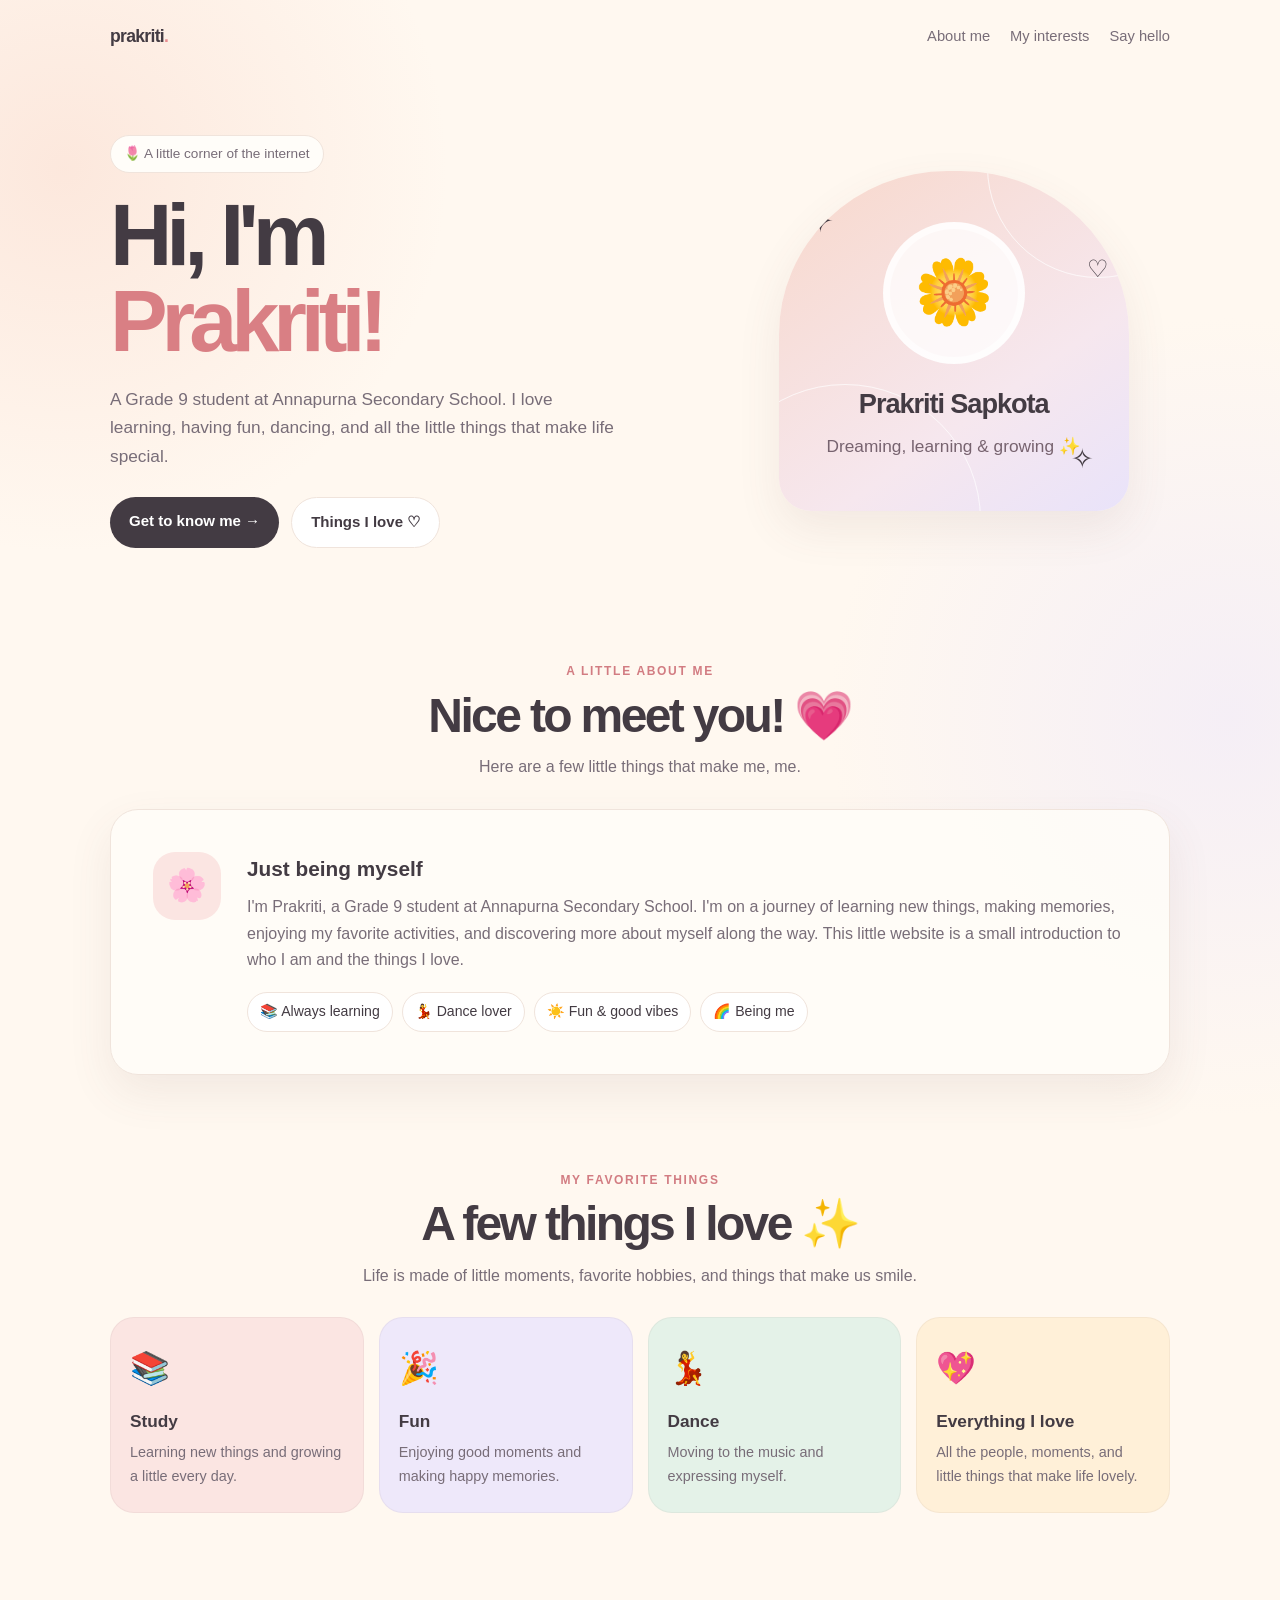
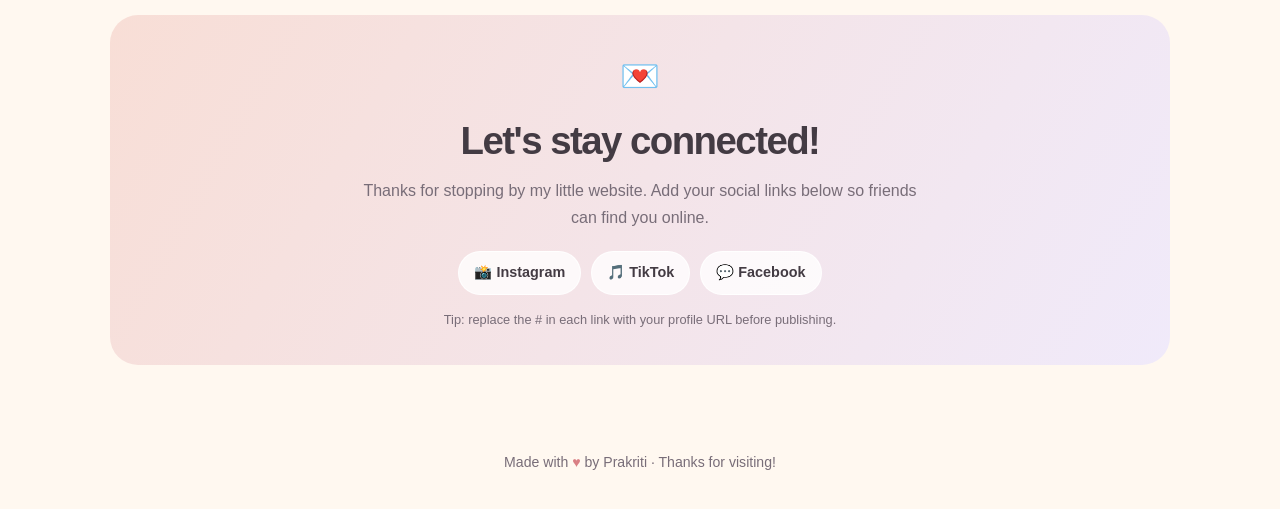
==== index.html @ 150d940f "Add files via upload" ====
<!DOCTYPE html>
<html lang="en">
<head>
  <meta charset="UTF-8">
  <meta name="viewport" content="width=device-width, initial-scale=1.0">
  <meta name="theme-color" content="#fff8f0">
  <meta name="description" content="A little introduction to Prakriti Sapkota.">
  <title>Prakriti Sapkota · A Little About Me</title>
  <style>
    :root {
      --cream: #fff8f0;
      --paper: #fffdf9;
      --peach: #f7c9b8;
      --rose: #e98e91;
      --pink: #fbe5e2;
      --lavender: #eee8fa;
      --mint: #e4f2e8;
      --ink: #433b43;
      --muted: #786d78;
      --line: #f0e4dc;
      --shadow: 0 18px 45px rgba(112, 77, 77, .09);
    }

    * { box-sizing: border-box; }
    html { scroll-behavior: smooth; }
    body {
      margin: 0;
      background:
        radial-gradient(circle at 5% 8%, rgba(247, 201, 184, .35), transparent 24rem),
        radial-gradient(circle at 96% 34%, rgba(238, 232, 250, .6), transparent 25rem),
        var(--cream);
      color: var(--ink);
      font-family: "Trebuchet MS", "Segoe UI", sans-serif;
      line-height: 1.65;
    }

    a { color: inherit; }
    .wrap { width: min(1060px, calc(100% - 36px)); margin: 0 auto; }
    header { padding: 22px 0; }
    .nav {
      display: flex; justify-content: space-between; align-items: center; gap: 18px;
    }
    .brand { font-weight: 800; letter-spacing: -.04em; font-size: 1.1rem; }
    .brand span { color: var(--rose); }
    .nav-links { display: flex; gap: 20px; flex-wrap: wrap; }
    .nav-links a { text-decoration: none; font-size: .92rem; color: var(--muted); }
    .nav-links a:hover { color: var(--ink); }

    .hero {
      display: grid; grid-template-columns: 1.15fr .85fr; gap: 42px;
      align-items: center; padding: 62px 0 76px;
    }
    .eyebrow {
      display: inline-flex; align-items: center; gap: 8px; border-radius: 999px;
      background: var(--paper); border: 1px solid var(--line);
      padding: 7px 13px; color: var(--muted); font-size: .85rem;
    }
    h1 {
      font-size: clamp(2.7rem, 7vw, 5.4rem); line-height: .99;
      letter-spacing: -.07em; margin: 20px 0;
    }
    h1 em { color: #d97f84; font-style: normal; }
    .hero p { max-width: 510px; color: var(--muted); font-size: 1.08rem; }
    .buttons { display: flex; flex-wrap: wrap; gap: 12px; margin-top: 27px; }
    .button {
      display: inline-block; text-decoration: none; border-radius: 999px;
      padding: 12px 19px; font-weight: 700; font-size: .94rem;
      transition: transform .2s ease, box-shadow .2s ease;
    }
    .button:hover { transform: translateY(-2px); box-shadow: var(--shadow); }
    .primary { background: var(--ink); color: white; }
    .secondary { background: white; border: 1px solid var(--line); }

    .hero-art { position: relative; min-height: 350px; display: grid; place-items: center; }
    .portrait-card {
      width: min(100%, 350px); min-height: 340px; padding: 25px;
      border-radius: 48% 48% 32px 32px; background: linear-gradient(145deg, #f8d8cb, #f6e7ee 65%, #e9e3fa);
      box-shadow: var(--shadow); display: flex; flex-direction: column;
      align-items: center; justify-content: center; text-align: center; position: relative;
      overflow: hidden;
    }
    .portrait-card::before, .portrait-card::after {
      content: ""; position: absolute; border: 1px solid rgba(255,255,255,.7);
      border-radius: 50%; width: 220px; height: 220px;
    }
    .portrait-card::before { top: -115px; right: -80px; }
    .portrait-card::after { bottom: -145px; left: -70px; width: 270px; height: 270px; }
    .avatar {
      width: 142px; height: 142px; display: grid; place-items: center;
      background: rgba(255,255,255,.75); border: 7px solid rgba(255,255,255,.6);
      border-radius: 50%; font-size: 4rem; margin-bottom: 18px; z-index: 1;
    }
    .portrait-card h2 { margin: 0; font-size: 1.7rem; letter-spacing: -.04em; z-index: 1; }
    .portrait-card p { margin: 5px 0 0; color: #77636f; z-index: 1; }
    .sparkle { position: absolute; font-size: 2rem; }
    .s1 { top: 24px; left: 28px; } .s2 { top: 78px; right: 20px; font-size: 1.5rem; }
    .s3 { bottom: 30px; right: 35px; font-size: 1.7rem; }

    section { padding: 38px 0 58px; }
    .section-heading { text-align: center; max-width: 600px; margin: 0 auto 28px; }
    .section-heading .mini { color: #d27c82; font-weight: 800; text-transform: uppercase; letter-spacing: .14em; font-size: .75rem; }
    h2.section-title { font-size: clamp(2rem, 4vw, 3rem); letter-spacing: -.055em; line-height: 1.1; margin: 8px 0 12px; }
    .section-heading p { margin: 0; color: var(--muted); }
    .about-card {
      background: rgba(255,253,249,.88); border: 1px solid var(--line);
      border-radius: 28px; padding: clamp(23px, 5vw, 42px); box-shadow: var(--shadow);
      display: grid; grid-template-columns: 72px 1fr; gap: 22px; align-items: start;
    }
    .icon-box { display: grid; place-items: center; width: 68px; height: 68px; border-radius: 22px; background: var(--pink); font-size: 2rem; }
    .about-card h3 { margin: 0 0 8px; font-size: 1.3rem; }
    .about-card p { margin: 0; color: var(--muted); }
    .chips { display: flex; flex-wrap: wrap; gap: 9px; margin-top: 19px; }
    .chip { background: #fff; border: 1px solid var(--line); padding: 7px 12px; border-radius: 999px; font-size: .88rem; }

    .interest-grid { display: grid; grid-template-columns: repeat(4, 1fr); gap: 15px; }
    .interest {
      padding: 24px 19px; min-height: 174px; border-radius: 24px;
      border: 1px solid rgba(100,70,70,.06); transition: transform .2s ease;
    }
    .interest:hover { transform: translateY(-4px); }
    .interest:nth-child(1) { background: var(--pink); }
    .interest:nth-child(2) { background: var(--lavender); }
    .interest:nth-child(3) { background: var(--mint); }
    .interest:nth-child(4) { background: #fff0d8; }
    .interest .emoji { font-size: 2rem; }
    .interest h3 { margin: 12px 0 5px; font-size: 1.08rem; }
    .interest p { margin: 0; font-size: .9rem; color: var(--muted); }

    .note {
      text-align: center; padding: 35px 25px; border-radius: 28px;
      background: linear-gradient(120deg, #f8ded6, #f0eafa); margin-top: 6px;
    }
    .note .big-heart { font-size: 2rem; }
    .note h2 { margin: 6px 0; font-size: clamp(1.6rem, 4vw, 2.4rem); letter-spacing: -.04em; }
    .note p { margin: 0 auto; max-width: 560px; color: var(--muted); }
    .socials { display: flex; justify-content: center; flex-wrap: wrap; gap: 10px; margin-top: 20px; }
    .socials a { text-decoration: none; background: rgba(255,255,255,.78); border: 1px solid rgba(255,255,255,.9); padding: 9px 15px; border-radius: 999px; font-size: .9rem; font-weight: 700; }
    .socials a:hover { background: white; }
    footer { text-align: center; padding: 28px 0 35px; color: var(--muted); font-size: .88rem; }
    footer .heart { color: #d97f84; }

    @media (max-width: 760px) {
      .nav { align-items: flex-start; flex-direction: column; }
      .nav-links { gap: 14px; }
      .hero { grid-template-columns: 1fr; padding: 38px 0 48px; gap: 15px; }
      .hero-art { min-height: 310px; }
      .portrait-card { min-height: 300px; max-width: 320px; }
      .interest-grid { grid-template-columns: repeat(2, 1fr); }
    }
    @media (max-width: 420px) {
      .wrap { width: min(100% - 26px, 1060px); }
      .interest-grid { gap: 10px; }
      .interest { padding: 19px 14px; min-height: 165px; }
      .about-card { grid-template-columns: 1fr; gap: 15px; }
      .nav-links { font-size: .88rem; }
    }
  </style>
</head>
<body>
  <header>
    <div class="wrap nav">
      <a class="brand" href="#home" style="text-decoration:none">prakriti<span>.</span></a>
      <nav class="nav-links" aria-label="Main navigation">
        <a href="#about">About me</a>
        <a href="#interests">My interests</a>
        <a href="#connect">Say hello</a>
      </nav>
    </div>
  </header>

  <main>
    <div class="wrap">
      <section class="hero" id="home">
        <div>
          <span class="eyebrow">🌷 A little corner of the internet</span>
          <h1>Hi, I'm<br><em>Prakriti!</em></h1>
          <p>A Grade 9 student at Annapurna Secondary School. I love learning, having fun, dancing, and all the little things that make life special.</p>
          <div class="buttons">
            <a class="button primary" href="#about">Get to know me <span aria-hidden="true">→</span></a>
            <a class="button secondary" href="#interests">Things I love ♡</a>
          </div>
        </div>
        <div class="hero-art" aria-label="Decorative profile illustration">
          <div class="portrait-card">
            <span class="sparkle s1">✦</span><span class="sparkle s2">♡</span><span class="sparkle s3">✧</span>
            <div class="avatar" aria-hidden="true">🌼</div>
            <h2>Prakriti Sapkota</h2>
            <p>Dreaming, learning & growing ✨</p>
          </div>
        </div>
      </section>

      <section id="about">
        <div class="section-heading">
          <div class="mini">A little about me</div>
          <h2 class="section-title">Nice to meet you! 💗</h2>
          <p>Here are a few little things that make me, me.</p>
        </div>
        <div class="about-card">
          <div class="icon-box" aria-hidden="true">🌸</div>
          <div>
            <h3>Just being myself</h3>
            <p>I'm Prakriti, a Grade 9 student at Annapurna Secondary School. I'm on a journey of learning new things, making memories, enjoying my favorite activities, and discovering more about myself along the way. This little website is a small introduction to who I am and the things I love.</p>
            <div class="chips">
              <span class="chip">📚 Always learning</span>
              <span class="chip">💃 Dance lover</span>
              <span class="chip">☀️ Fun & good vibes</span>
              <span class="chip">🌈 Being me</span>
            </div>
          </div>
        </div>
      </section>

      <section id="interests">
        <div class="section-heading">
          <div class="mini">My favorite things</div>
          <h2 class="section-title">A few things I love ✨</h2>
          <p>Life is made of little moments, favorite hobbies, and things that make us smile.</p>
        </div>
        <div class="interest-grid">
          <article class="interest">
            <div class="emoji" aria-hidden="true">📚</div>
            <h3>Study</h3>
            <p>Learning new things and growing a little every day.</p>
          </article>
          <article class="interest">
            <div class="emoji" aria-hidden="true">🎉</div>
            <h3>Fun</h3>
            <p>Enjoying good moments and making happy memories.</p>
          </article>
          <article class="interest">
            <div class="emoji" aria-hidden="true">💃</div>
            <h3>Dance</h3>
            <p>Moving to the music and expressing myself.</p>
          </article>
          <article class="interest">
            <div class="emoji" aria-hidden="true">💖</div>
            <h3>Everything I love</h3>
            <p>All the people, moments, and little things that make life lovely.</p>
          </article>
        </div>
      </section>

      <section id="connect">
        <div class="note">
          <div class="big-heart" aria-hidden="true">💌</div>
          <h2>Let's stay connected!</h2>
          <p>Thanks for stopping by my little website. Add your social links below so friends can find you online.</p>
          <div class="socials">
            <!-- Replace each # with your own profile URL. Remove any link you don't want to share. -->
            <a href="#" aria-label="Instagram profile">📸 Instagram</a>
            <a href="#" aria-label="TikTok profile">🎵 TikTok</a>
            <a href="#" aria-label="Facebook profile">💬 Facebook</a>
          </div>
          <p style="font-size:.8rem; margin-top:14px;">Tip: replace the # in each link with your profile URL before publishing.</p>
        </div>
      </section>
    </div>
  </main>

  <footer>
    Made with <span class="heart">♥</span> by Prakriti · Thanks for visiting!
  </footer>
</body>
</html>
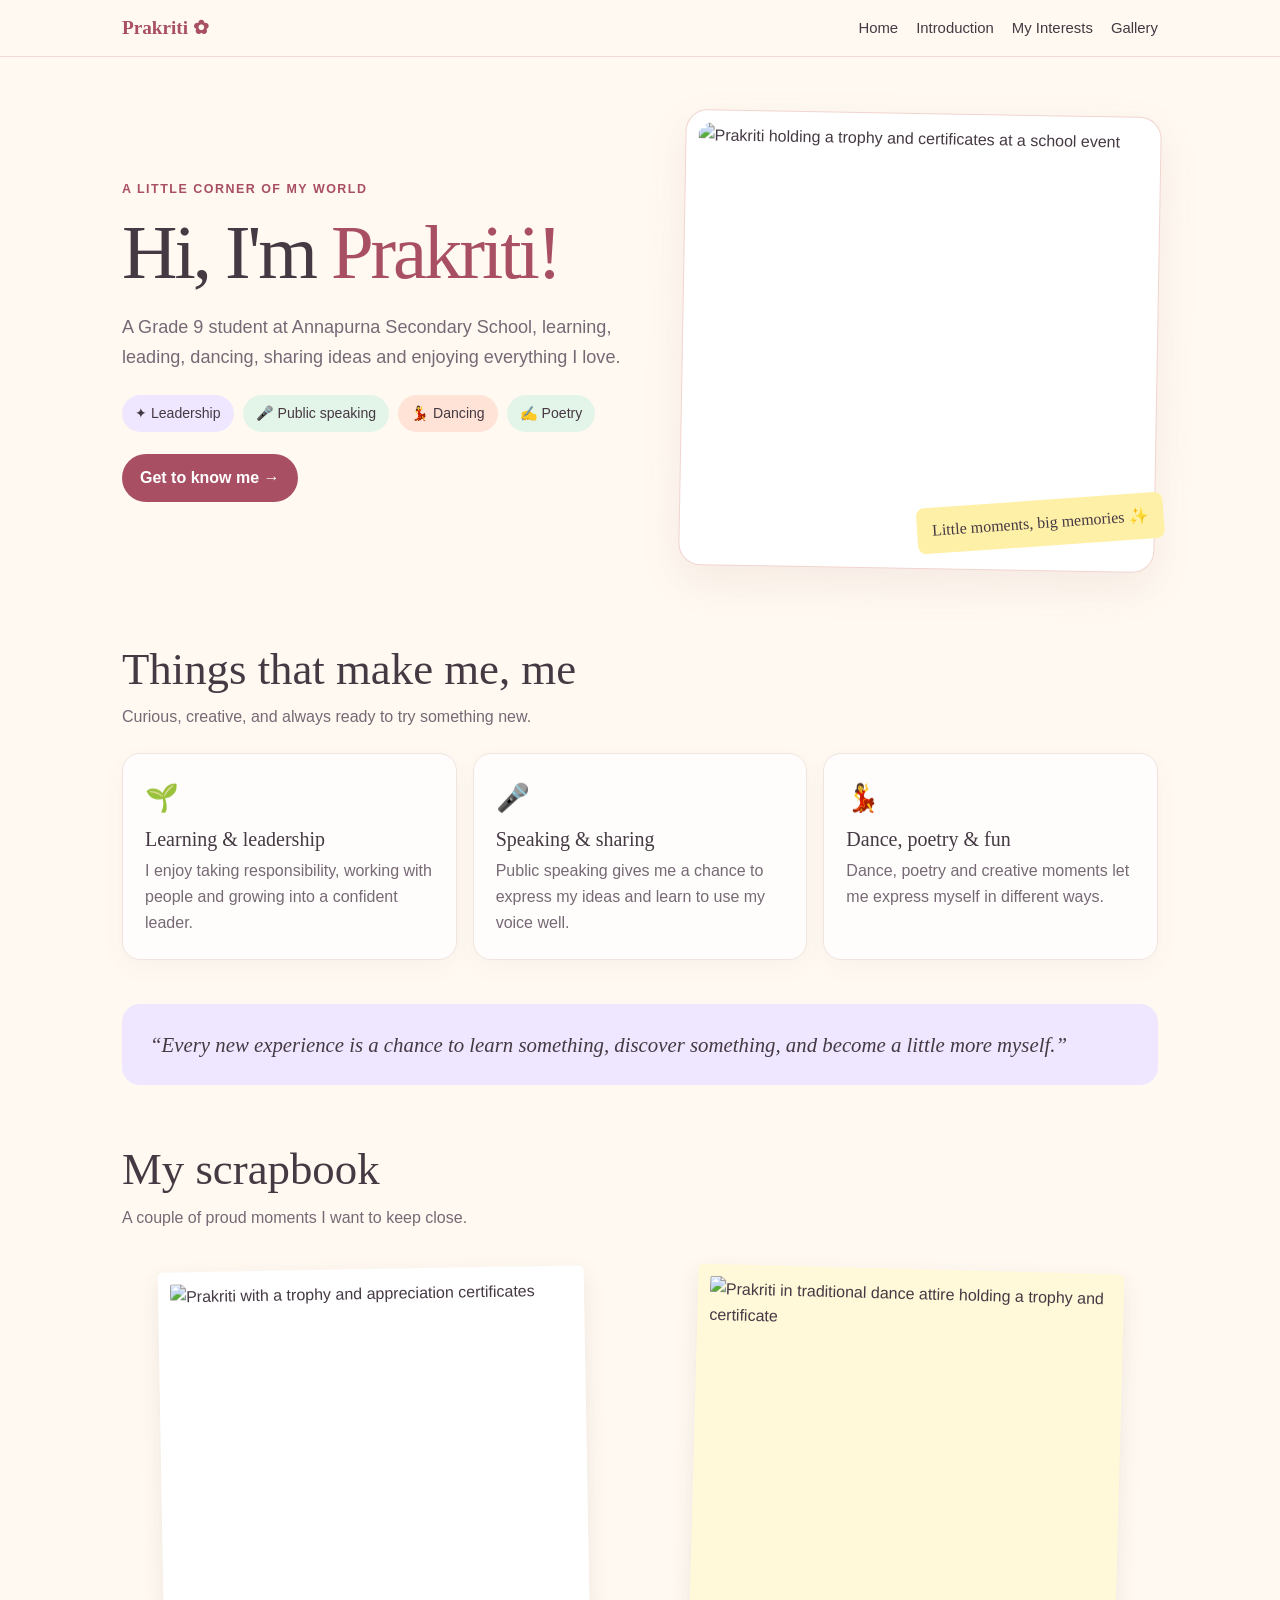
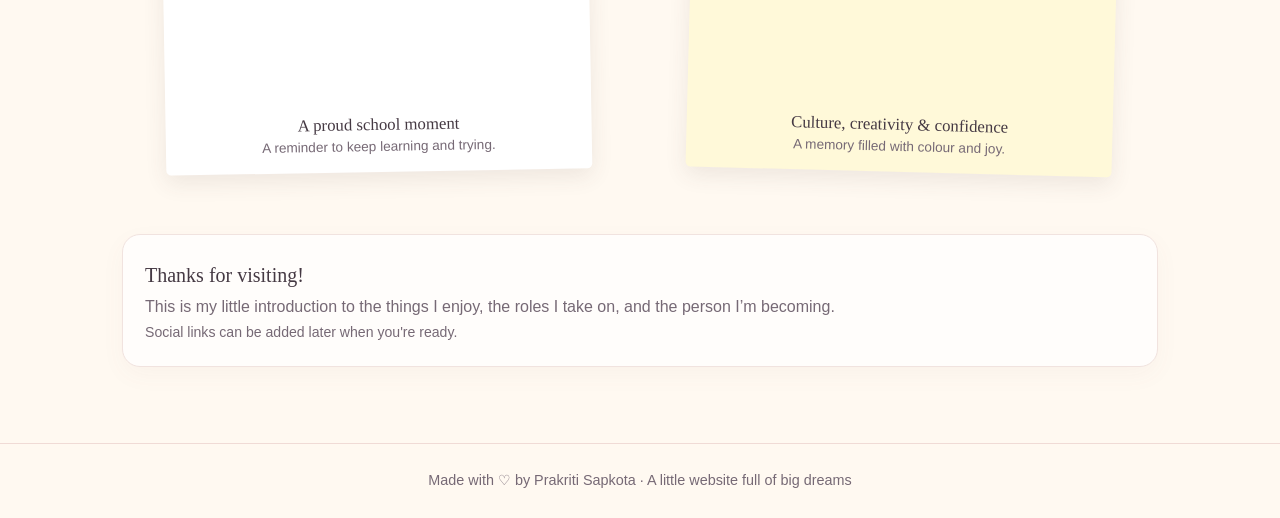
==== commit 2294031d: "Add files via upload" ====
--- a/index.html
+++ b/index.html
@@ -1,265 +1,28 @@
-<!DOCTYPE html>
+<!doctype html>
 <html lang="en">
 <head>
-  <meta charset="UTF-8">
-  <meta name="viewport" content="width=device-width, initial-scale=1.0">
-  <meta name="theme-color" content="#fff8f0">
-  <meta name="description" content="A little introduction to Prakriti Sapkota.">
-  <title>Prakriti Sapkota · A Little About Me</title>
-  <style>
-    :root {
-      --cream: #fff8f0;
-      --paper: #fffdf9;
-      --peach: #f7c9b8;
-      --rose: #e98e91;
-      --pink: #fbe5e2;
-      --lavender: #eee8fa;
-      --mint: #e4f2e8;
-      --ink: #433b43;
-      --muted: #786d78;
-      --line: #f0e4dc;
-      --shadow: 0 18px 45px rgba(112, 77, 77, .09);
-    }
-
-    * { box-sizing: border-box; }
-    html { scroll-behavior: smooth; }
-    body {
-      margin: 0;
-      background:
-        radial-gradient(circle at 5% 8%, rgba(247, 201, 184, .35), transparent 24rem),
-        radial-gradient(circle at 96% 34%, rgba(238, 232, 250, .6), transparent 25rem),
-        var(--cream);
-      color: var(--ink);
-      font-family: "Trebuchet MS", "Segoe UI", sans-serif;
-      line-height: 1.65;
-    }
-
-    a { color: inherit; }
-    .wrap { width: min(1060px, calc(100% - 36px)); margin: 0 auto; }
-    header { padding: 22px 0; }
-    .nav {
-      display: flex; justify-content: space-between; align-items: center; gap: 18px;
-    }
-    .brand { font-weight: 800; letter-spacing: -.04em; font-size: 1.1rem; }
-    .brand span { color: var(--rose); }
-    .nav-links { display: flex; gap: 20px; flex-wrap: wrap; }
-    .nav-links a { text-decoration: none; font-size: .92rem; color: var(--muted); }
-    .nav-links a:hover { color: var(--ink); }
-
-    .hero {
-      display: grid; grid-template-columns: 1.15fr .85fr; gap: 42px;
-      align-items: center; padding: 62px 0 76px;
-    }
-    .eyebrow {
-      display: inline-flex; align-items: center; gap: 8px; border-radius: 999px;
-      background: var(--paper); border: 1px solid var(--line);
-      padding: 7px 13px; color: var(--muted); font-size: .85rem;
-    }
-    h1 {
-      font-size: clamp(2.7rem, 7vw, 5.4rem); line-height: .99;
-      letter-spacing: -.07em; margin: 20px 0;
-    }
-    h1 em { color: #d97f84; font-style: normal; }
-    .hero p { max-width: 510px; color: var(--muted); font-size: 1.08rem; }
-    .buttons { display: flex; flex-wrap: wrap; gap: 12px; margin-top: 27px; }
-    .button {
-      display: inline-block; text-decoration: none; border-radius: 999px;
-      padding: 12px 19px; font-weight: 700; font-size: .94rem;
-      transition: transform .2s ease, box-shadow .2s ease;
-    }
-    .button:hover { transform: translateY(-2px); box-shadow: var(--shadow); }
-    .primary { background: var(--ink); color: white; }
-    .secondary { background: white; border: 1px solid var(--line); }
-
-    .hero-art { position: relative; min-height: 350px; display: grid; place-items: center; }
-    .portrait-card {
-      width: min(100%, 350px); min-height: 340px; padding: 25px;
-      border-radius: 48% 48% 32px 32px; background: linear-gradient(145deg, #f8d8cb, #f6e7ee 65%, #e9e3fa);
-      box-shadow: var(--shadow); display: flex; flex-direction: column;
-      align-items: center; justify-content: center; text-align: center; position: relative;
-      overflow: hidden;
-    }
-    .portrait-card::before, .portrait-card::after {
-      content: ""; position: absolute; border: 1px solid rgba(255,255,255,.7);
-      border-radius: 50%; width: 220px; height: 220px;
-    }
-    .portrait-card::before { top: -115px; right: -80px; }
-    .portrait-card::after { bottom: -145px; left: -70px; width: 270px; height: 270px; }
-    .avatar {
-      width: 142px; height: 142px; display: grid; place-items: center;
-      background: rgba(255,255,255,.75); border: 7px solid rgba(255,255,255,.6);
-      border-radius: 50%; font-size: 4rem; margin-bottom: 18px; z-index: 1;
-    }
-    .portrait-card h2 { margin: 0; font-size: 1.7rem; letter-spacing: -.04em; z-index: 1; }
-    .portrait-card p { margin: 5px 0 0; color: #77636f; z-index: 1; }
-    .sparkle { position: absolute; font-size: 2rem; }
-    .s1 { top: 24px; left: 28px; } .s2 { top: 78px; right: 20px; font-size: 1.5rem; }
-    .s3 { bottom: 30px; right: 35px; font-size: 1.7rem; }
-
-    section { padding: 38px 0 58px; }
-    .section-heading { text-align: center; max-width: 600px; margin: 0 auto 28px; }
-    .section-heading .mini { color: #d27c82; font-weight: 800; text-transform: uppercase; letter-spacing: .14em; font-size: .75rem; }
-    h2.section-title { font-size: clamp(2rem, 4vw, 3rem); letter-spacing: -.055em; line-height: 1.1; margin: 8px 0 12px; }
-    .section-heading p { margin: 0; color: var(--muted); }
-    .about-card {
-      background: rgba(255,253,249,.88); border: 1px solid var(--line);
-      border-radius: 28px; padding: clamp(23px, 5vw, 42px); box-shadow: var(--shadow);
-      display: grid; grid-template-columns: 72px 1fr; gap: 22px; align-items: start;
-    }
-    .icon-box { display: grid; place-items: center; width: 68px; height: 68px; border-radius: 22px; background: var(--pink); font-size: 2rem; }
-    .about-card h3 { margin: 0 0 8px; font-size: 1.3rem; }
-    .about-card p { margin: 0; color: var(--muted); }
-    .chips { display: flex; flex-wrap: wrap; gap: 9px; margin-top: 19px; }
-    .chip { background: #fff; border: 1px solid var(--line); padding: 7px 12px; border-radius: 999px; font-size: .88rem; }
-
-    .interest-grid { display: grid; grid-template-columns: repeat(4, 1fr); gap: 15px; }
-    .interest {
-      padding: 24px 19px; min-height: 174px; border-radius: 24px;
-      border: 1px solid rgba(100,70,70,.06); transition: transform .2s ease;
-    }
-    .interest:hover { transform: translateY(-4px); }
-    .interest:nth-child(1) { background: var(--pink); }
-    .interest:nth-child(2) { background: var(--lavender); }
-    .interest:nth-child(3) { background: var(--mint); }
-    .interest:nth-child(4) { background: #fff0d8; }
-    .interest .emoji { font-size: 2rem; }
-    .interest h3 { margin: 12px 0 5px; font-size: 1.08rem; }
-    .interest p { margin: 0; font-size: .9rem; color: var(--muted); }
-
-    .note {
-      text-align: center; padding: 35px 25px; border-radius: 28px;
-      background: linear-gradient(120deg, #f8ded6, #f0eafa); margin-top: 6px;
-    }
-    .note .big-heart { font-size: 2rem; }
-    .note h2 { margin: 6px 0; font-size: clamp(1.6rem, 4vw, 2.4rem); letter-spacing: -.04em; }
-    .note p { margin: 0 auto; max-width: 560px; color: var(--muted); }
-    .socials { display: flex; justify-content: center; flex-wrap: wrap; gap: 10px; margin-top: 20px; }
-    .socials a { text-decoration: none; background: rgba(255,255,255,.78); border: 1px solid rgba(255,255,255,.9); padding: 9px 15px; border-radius: 999px; font-size: .9rem; font-weight: 700; }
-    .socials a:hover { background: white; }
-    footer { text-align: center; padding: 28px 0 35px; color: var(--muted); font-size: .88rem; }
-    footer .heart { color: #d97f84; }
-
-    @media (max-width: 760px) {
-      .nav { align-items: flex-start; flex-direction: column; }
-      .nav-links { gap: 14px; }
-      .hero { grid-template-columns: 1fr; padding: 38px 0 48px; gap: 15px; }
-      .hero-art { min-height: 310px; }
-      .portrait-card { min-height: 300px; max-width: 320px; }
-      .interest-grid { grid-template-columns: repeat(2, 1fr); }
-    }
-    @media (max-width: 420px) {
-      .wrap { width: min(100% - 26px, 1060px); }
-      .interest-grid { gap: 10px; }
-      .interest { padding: 19px 14px; min-height: 165px; }
-      .about-card { grid-template-columns: 1fr; gap: 15px; }
-      .nav-links { font-size: .88rem; }
-    }
-  </style>
-</head>
-<body>
-  <header>
-    <div class="wrap nav">
-      <a class="brand" href="#home" style="text-decoration:none">prakriti<span>.</span></a>
-      <nav class="nav-links" aria-label="Main navigation">
-        <a href="#about">About me</a>
-        <a href="#interests">My interests</a>
-        <a href="#connect">Say hello</a>
-      </nav>
-    </div>
-  </header>
-
-  <main>
-    <div class="wrap">
-      <section class="hero" id="home">
-        <div>
-          <span class="eyebrow">🌷 A little corner of the internet</span>
-          <h1>Hi, I'm<br><em>Prakriti!</em></h1>
-          <p>A Grade 9 student at Annapurna Secondary School. I love learning, having fun, dancing, and all the little things that make life special.</p>
-          <div class="buttons">
-            <a class="button primary" href="#about">Get to know me <span aria-hidden="true">→</span></a>
-            <a class="button secondary" href="#interests">Things I love ♡</a>
-          </div>
-        </div>
-        <div class="hero-art" aria-label="Decorative profile illustration">
-          <div class="portrait-card">
-            <span class="sparkle s1">✦</span><span class="sparkle s2">♡</span><span class="sparkle s3">✧</span>
-            <div class="avatar" aria-hidden="true">🌼</div>
-            <h2>Prakriti Sapkota</h2>
-            <p>Dreaming, learning & growing ✨</p>
-          </div>
-        </div>
-      </section>
-
-      <section id="about">
-        <div class="section-heading">
-          <div class="mini">A little about me</div>
-          <h2 class="section-title">Nice to meet you! 💗</h2>
-          <p>Here are a few little things that make me, me.</p>
-        </div>
-        <div class="about-card">
-          <div class="icon-box" aria-hidden="true">🌸</div>
-          <div>
-            <h3>Just being myself</h3>
-            <p>I'm Prakriti, a Grade 9 student at Annapurna Secondary School. I'm on a journey of learning new things, making memories, enjoying my favorite activities, and discovering more about myself along the way. This little website is a small introduction to who I am and the things I love.</p>
-            <div class="chips">
-              <span class="chip">📚 Always learning</span>
-              <span class="chip">💃 Dance lover</span>
-              <span class="chip">☀️ Fun & good vibes</span>
-              <span class="chip">🌈 Being me</span>
-            </div>
-          </div>
-        </div>
-      </section>
-
-      <section id="interests">
-        <div class="section-heading">
-          <div class="mini">My favorite things</div>
-          <h2 class="section-title">A few things I love ✨</h2>
-          <p>Life is made of little moments, favorite hobbies, and things that make us smile.</p>
-        </div>
-        <div class="interest-grid">
-          <article class="interest">
-            <div class="emoji" aria-hidden="true">📚</div>
-            <h3>Study</h3>
-            <p>Learning new things and growing a little every day.</p>
-          </article>
-          <article class="interest">
-            <div class="emoji" aria-hidden="true">🎉</div>
-            <h3>Fun</h3>
-            <p>Enjoying good moments and making happy memories.</p>
-          </article>
-          <article class="interest">
-            <div class="emoji" aria-hidden="true">💃</div>
-            <h3>Dance</h3>
-            <p>Moving to the music and expressing myself.</p>
-          </article>
-          <article class="interest">
-            <div class="emoji" aria-hidden="true">💖</div>
-            <h3>Everything I love</h3>
-            <p>All the people, moments, and little things that make life lovely.</p>
-          </article>
-        </div>
-      </section>
-
-      <section id="connect">
-        <div class="note">
-          <div class="big-heart" aria-hidden="true">💌</div>
-          <h2>Let's stay connected!</h2>
-          <p>Thanks for stopping by my little website. Add your social links below so friends can find you online.</p>
-          <div class="socials">
-            <!-- Replace each # with your own profile URL. Remove any link you don't want to share. -->
-            <a href="#" aria-label="Instagram profile">📸 Instagram</a>
-            <a href="#" aria-label="TikTok profile">🎵 TikTok</a>
-            <a href="#" aria-label="Facebook profile">💬 Facebook</a>
-          </div>
-          <p style="font-size:.8rem; margin-top:14px;">Tip: replace the # in each link with your profile URL before publishing.</p>
-        </div>
-      </section>
-    </div>
-  </main>
-
-  <footer>
-    Made with <span class="heart">♥</span> by Prakriti · Thanks for visiting!
-  </footer>
-</body>
-</html>
+<meta charset="utf-8"><meta name="viewport" content="width=device-width, initial-scale=1">
+<meta name="description" content="A little introduction to Prakriti Sapkota — student, young leader, dancer and poetry lover.">
+<title>Prakriti Sapkota | A Little Introduction</title><link rel="stylesheet" href="style.css">
+</head><body>
+<header class="nav"><div class="nav-inner"><a class="brand" href="index.html">Prakriti ✿</a><nav class="links" aria-label="Main navigation"><a href="index.html">Home</a><a href="introduction.html">Introduction</a><a href="#interests">My Interests</a><a href="#gallery">Gallery</a></nav></div></header>
+<main>
+<section class="hero">
+<div><div class="eyebrow">A little corner of my world</div><h1>Hi, I'm <span>Prakriti!</span></h1><p class="lead">A Grade 9 student at Annapurna Secondary School, learning, leading, dancing, sharing ideas and enjoying everything I love.</p><div class="pills"><span class="pill">✦ Leadership</span><span class="pill">🎤 Public speaking</span><span class="pill">💃 Dancing</span><span class="pill">✍️ Poetry</span></div><a class="btn" href="introduction.html">Get to know me →</a></div>
+<div class="hero-photo"><img src="images/achievement-school.jpg" alt="Prakriti holding a trophy and certificates at a school event"><div class="photo-note">Little moments, big memories ✨</div></div>
+</section>
+<section class="section" id="interests"><div class="section-head"><h2>Things that make me, me</h2><p>Curious, creative, and always ready to try something new.</p></div>
+<div class="cards">
+<article class="card"><div class="emoji">🌱</div><h3>Learning & leadership</h3><p>I enjoy taking responsibility, working with people and growing into a confident leader.</p></article>
+<article class="card"><div class="emoji">🎤</div><h3>Speaking & sharing</h3><p>Public speaking gives me a chance to express my ideas and learn to use my voice well.</p></article>
+<article class="card"><div class="emoji">💃</div><h3>Dance, poetry & fun</h3><p>Dance, poetry and creative moments let me express myself in different ways.</p></article>
+</div></section>
+<div class="quote">“Every new experience is a chance to learn something, discover something, and become a little more myself.”</div>
+<section class="section" id="gallery"><div class="section-head"><h2>My scrapbook</h2><p>A couple of proud moments I want to keep close.</p></div>
+<div class="gallery">
+<figure class="scrap"><img src="images/achievement-school.jpg" alt="Prakriti with a trophy and appreciation certificates"><figcaption>A proud school moment<span class="caption-small">A reminder to keep learning and trying.</span></figcaption></figure>
+<figure class="scrap"><img src="images/achievement-performance.jpg" alt="Prakriti in traditional dance attire holding a trophy and certificate"><figcaption>Culture, creativity & confidence<span class="caption-small">A memory filled with colour and joy.</span></figcaption></figure>
+</div></section>
+<section class="section"><div class="card"><h3>Thanks for visiting!</h3><p>This is my little introduction to the things I enjoy, the roles I take on, and the person I’m becoming.</p><p class="tiny">Social links can be added later when you're ready.</p></div></section>
+</main><footer>Made with ♡ by Prakriti Sapkota · A little website full of big dreams</footer>
+</body></html>
--- a/style.css
+++ b/style.css
@@ -0,0 +1,10 @@
+
+:root{--cream:#fff9f1;--peach:#ffe3d6;--rose:#d87983;--rose-dark:#a94f63;--lavender:#eee7ff;--mint:#e3f4e8;--ink:#453943;--muted:#766975;--paper:#fffdfb}
+*{box-sizing:border-box}html{scroll-behavior:smooth}body{margin:0;background:var(--cream);color:var(--ink);font-family: "Trebuchet MS",Arial,sans-serif;line-height:1.65}
+a{color:var(--rose-dark)}.nav{position:sticky;top:0;z-index:10;background:rgba(255,249,241,.94);backdrop-filter:blur(10px);border-bottom:1px solid #f2d9d6}
+.nav-inner{max-width:1080px;margin:auto;padding:12px 22px;display:flex;align-items:center;justify-content:space-between;gap:16px}.brand{font-family:Georgia,serif;font-weight:bold;font-size:1.2rem;color:var(--rose-dark);text-decoration:none}.links{display:flex;gap:18px;flex-wrap:wrap}.links a{text-decoration:none;font-size:.93rem;color:var(--ink)}.links a:hover{color:var(--rose-dark)}
+main{max-width:1080px;margin:auto;padding:28px 22px 60px}.hero{display:grid;grid-template-columns:1.05fr .95fr;align-items:center;gap:34px;min-height:520px;padding:28px 0 44px}.eyebrow{color:var(--rose-dark);font-weight:bold;letter-spacing:.12em;text-transform:uppercase;font-size:.78rem}.hero h1{font:clamp(2.5rem,6vw,4.8rem)/1.08 Georgia,serif;margin:12px 0 18px;letter-spacing:-.04em}.hero h1 span{color:var(--rose-dark)}.lead{font-size:1.13rem;color:var(--muted);max-width:540px}.pills{display:flex;flex-wrap:wrap;gap:9px;margin:22px 0}.pill{background:var(--lavender);padding:7px 13px;border-radius:99px;font-size:.88rem}.pill:nth-child(2n){background:var(--mint)}.pill:nth-child(3n){background:var(--peach)}.btn{display:inline-block;background:var(--rose-dark);color:white;padding:11px 18px;border-radius:99px;text-decoration:none;font-weight:bold}.hero-photo{position:relative;padding:12px;background:white;border:1px solid #f1d5cf;border-radius:22px;box-shadow:0 16px 40px #9c6c6c1a;transform:rotate(1deg)}.hero-photo img{display:block;width:100%;height:430px;object-fit:cover;object-position:center 24%;border-radius:14px}.photo-note{position:absolute;right:-10px;bottom:24px;background:#fff0a8;padding:10px 15px;border-radius:8px;transform:rotate(-5deg);font-family:Georgia,serif}
+.section{padding:30px 0 16px}.section-head{margin-bottom:22px}.section h2{font:clamp(1.9rem,4vw,2.8rem)/1.2 Georgia,serif;margin:0 0 8px}.section-head p{margin:0;color:var(--muted)}.cards{display:grid;grid-template-columns:repeat(3,1fr);gap:16px}.card{background:var(--paper);border:1px solid #f1e3df;border-radius:18px;padding:22px;box-shadow:0 8px 24px #8d59620b}.card .emoji{font-size:1.7rem}.card h3{margin:7px 0;font:1.25rem Georgia,serif}.card p{margin:0;color:var(--muted)}.quote{margin:28px 0;background:var(--lavender);border-radius:18px;padding:25px 28px;font:italic 1.3rem/1.5 Georgia,serif}.gallery{display:grid;grid-template-columns:repeat(2,minmax(0,1fr));gap:24px}.scrap{background:#fff;padding:12px 12px 18px;box-shadow:0 8px 22px #563d3d19;border-radius:5px;transform:rotate(-1deg)}.scrap:nth-child(2){transform:rotate(1.5deg);background:#fff9d9}.scrap img{display:block;width:100%;height:420px;object-fit:cover;border-radius:2px}.scrap figcaption{font:1.05rem Georgia,serif;text-align:center;padding:14px 4px 0}.scrap .caption-small{display:block;font: .85rem "Trebuchet MS",Arial,sans-serif;color:var(--muted);margin-top:4px}
+.profile-grid{display:grid;grid-template-columns:1fr 1fr;gap:18px}.detail-list{list-style:none;margin:0;padding:0}.detail-list li{padding:11px 0;border-bottom:1px dashed #e9d3d1}.detail-list strong{display:block;color:var(--rose-dark);font-size:.82rem;text-transform:uppercase;letter-spacing:.06em}.leadership-list{display:grid;gap:12px}.role{background:var(--mint);padding:16px 18px;border-radius:14px}.role:nth-child(2){background:var(--peach)}.role:nth-child(3){background:var(--lavender)}.role strong{display:block}.role span{color:var(--muted);font-size:.94rem}
+footer{border-top:1px solid #f0dbd6;text-align:center;color:var(--muted);padding:25px 16px;font-size:.9rem}.tiny{font-size:.88rem;color:var(--muted)}
+@media(max-width:760px){.nav-inner{align-items:flex-start;flex-direction:column}.links{gap:12px}.hero{grid-template-columns:1fr;min-height:0;padding-top:18px}.hero-photo{max-width:540px;width:100%;margin:0 auto}.hero-photo img{height:390px}.cards{grid-template-columns:1fr}.profile-grid{grid-template-columns:1fr}.gallery{grid-template-columns:1fr}.scrap img{height:auto;max-height:520px;object-fit:contain;background:#f8f1ec}.section{padding-top:22px}main{padding-left:16px;padding-right:16px}}
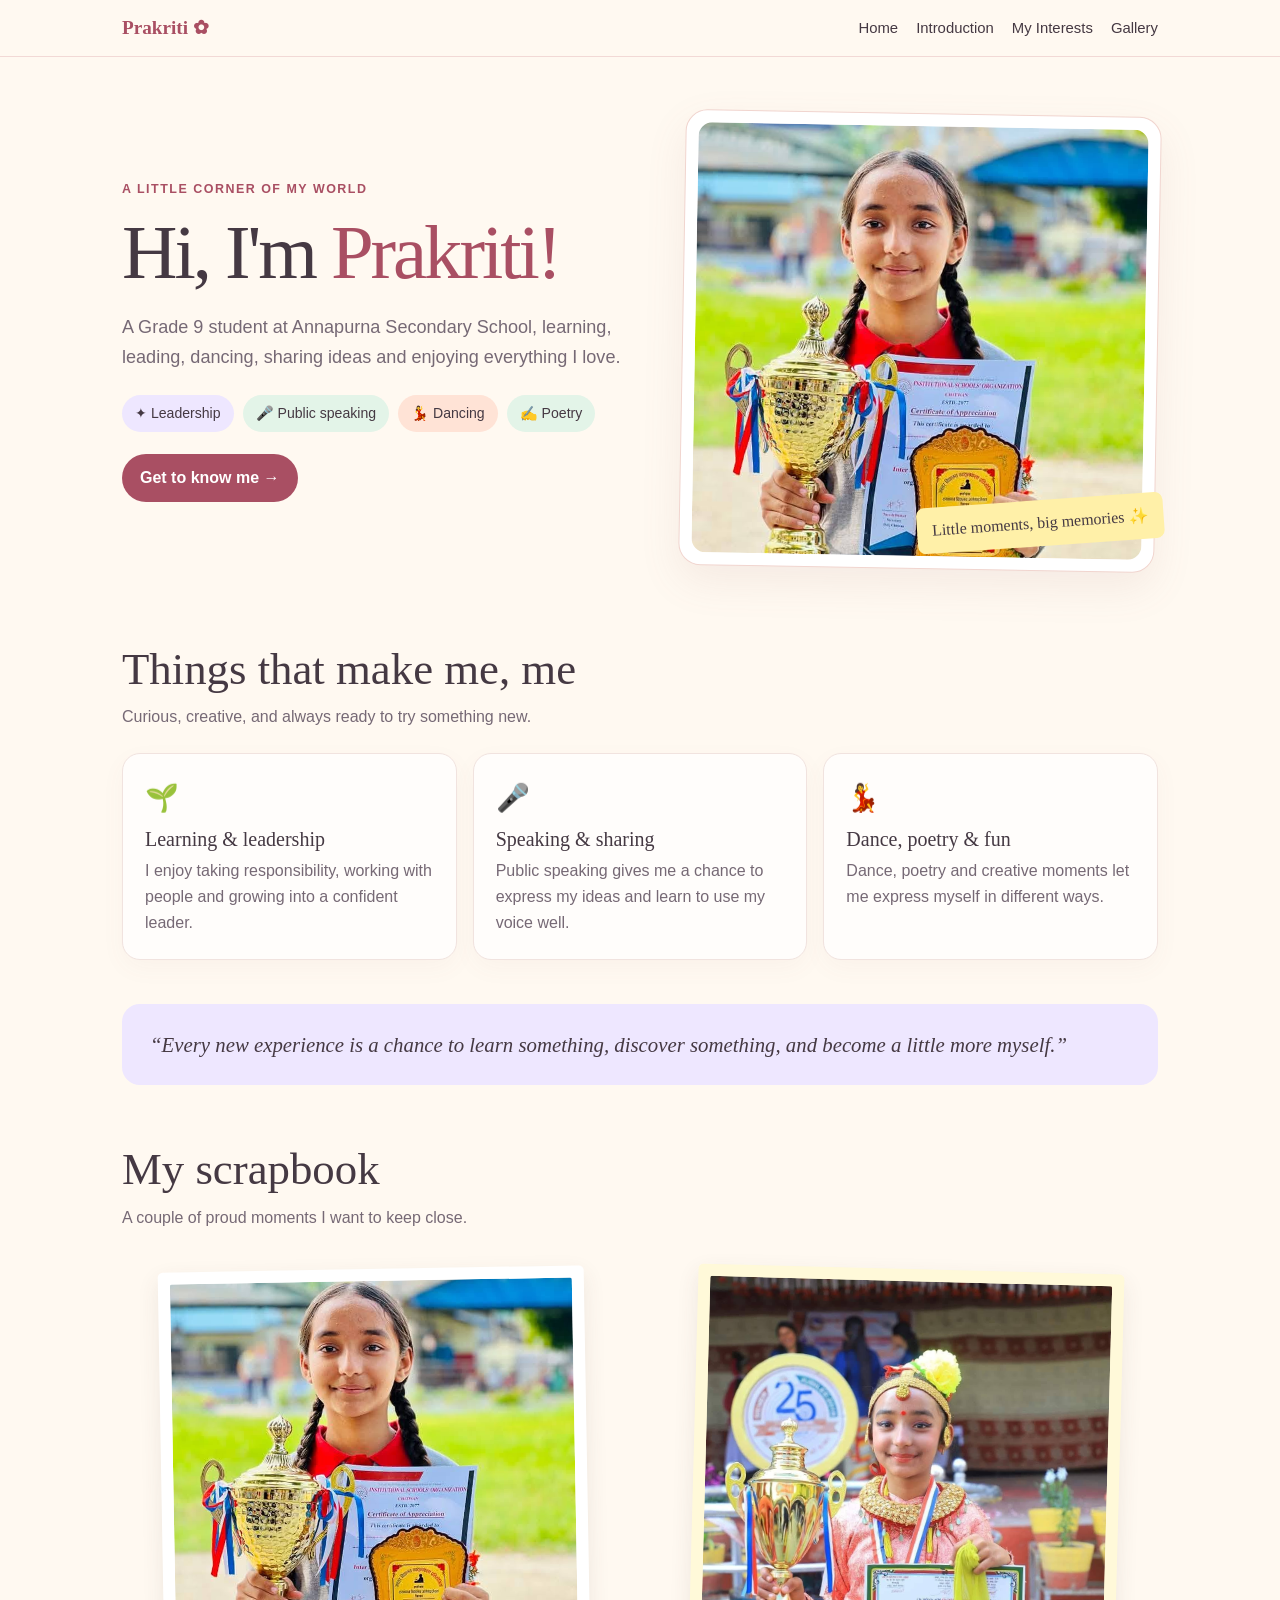
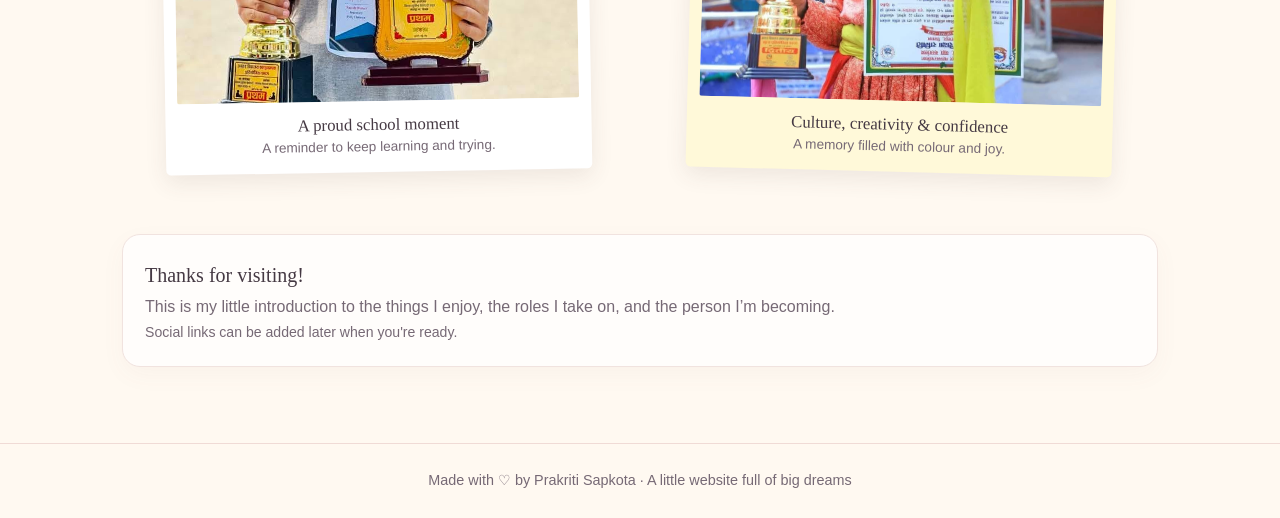
==== commit bcf27304: "Update index.html" ====
--- a/index.html
+++ b/index.html
@@ -9,7 +9,7 @@
 <main>
 <section class="hero">
 <div><div class="eyebrow">A little corner of my world</div><h1>Hi, I'm <span>Prakriti!</span></h1><p class="lead">A Grade 9 student at Annapurna Secondary School, learning, leading, dancing, sharing ideas and enjoying everything I love.</p><div class="pills"><span class="pill">✦ Leadership</span><span class="pill">🎤 Public speaking</span><span class="pill">💃 Dancing</span><span class="pill">✍️ Poetry</span></div><a class="btn" href="introduction.html">Get to know me →</a></div>
-<div class="hero-photo"><img src="images/achievement-school.jpg" alt="Prakriti holding a trophy and certificates at a school event"><div class="photo-note">Little moments, big memories ✨</div></div>
+<div class="hero-photo"><img src="achievement-school.jpg" alt="Prakriti holding a trophy and certificates at a school event"><div class="photo-note">Little moments, big memories ✨</div></div>
 </section>
 <section class="section" id="interests"><div class="section-head"><h2>Things that make me, me</h2><p>Curious, creative, and always ready to try something new.</p></div>
 <div class="cards">
@@ -20,9 +20,9 @@
 <div class="quote">“Every new experience is a chance to learn something, discover something, and become a little more myself.”</div>
 <section class="section" id="gallery"><div class="section-head"><h2>My scrapbook</h2><p>A couple of proud moments I want to keep close.</p></div>
 <div class="gallery">
-<figure class="scrap"><img src="images/achievement-school.jpg" alt="Prakriti with a trophy and appreciation certificates"><figcaption>A proud school moment<span class="caption-small">A reminder to keep learning and trying.</span></figcaption></figure>
-<figure class="scrap"><img src="images/achievement-performance.jpg" alt="Prakriti in traditional dance attire holding a trophy and certificate"><figcaption>Culture, creativity & confidence<span class="caption-small">A memory filled with colour and joy.</span></figcaption></figure>
+<figure class="scrap"><img src="achievement-school.jpg" alt="Prakriti with a trophy and appreciation certificates"><figcaption>A proud school moment<span class="caption-small">A reminder to keep learning and trying.</span></figcaption></figure>
+<figure class="scrap"><img src="achievement-performance.jpg" alt="Prakriti in traditional dance attire holding a trophy and certificate"><figcaption>Culture, creativity & confidence<span class="caption-small">A memory filled with colour and joy.</span></figcaption></figure>
 </div></section>
 <section class="section"><div class="card"><h3>Thanks for visiting!</h3><p>This is my little introduction to the things I enjoy, the roles I take on, and the person I’m becoming.</p><p class="tiny">Social links can be added later when you're ready.</p></div></section>
 </main><footer>Made with ♡ by Prakriti Sapkota · A little website full of big dreams</footer>
-</body></html>+</body></html>
